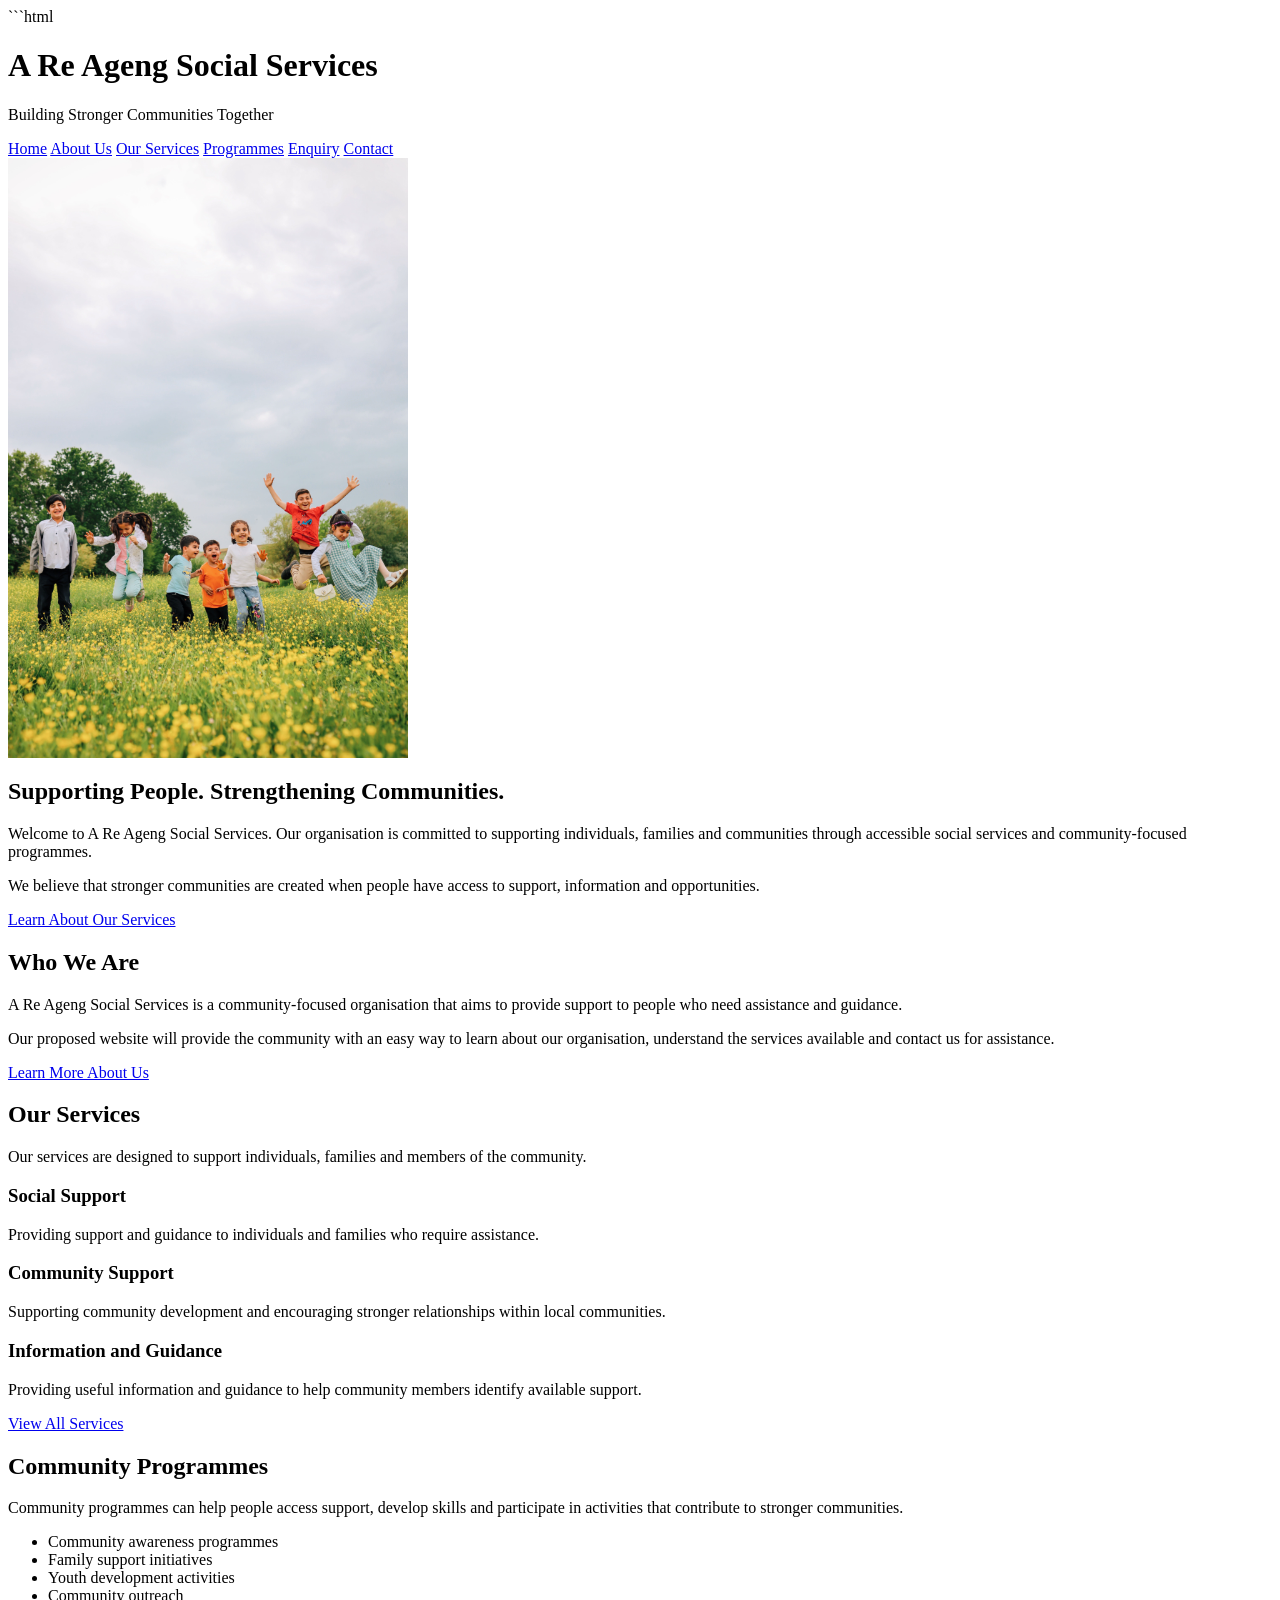
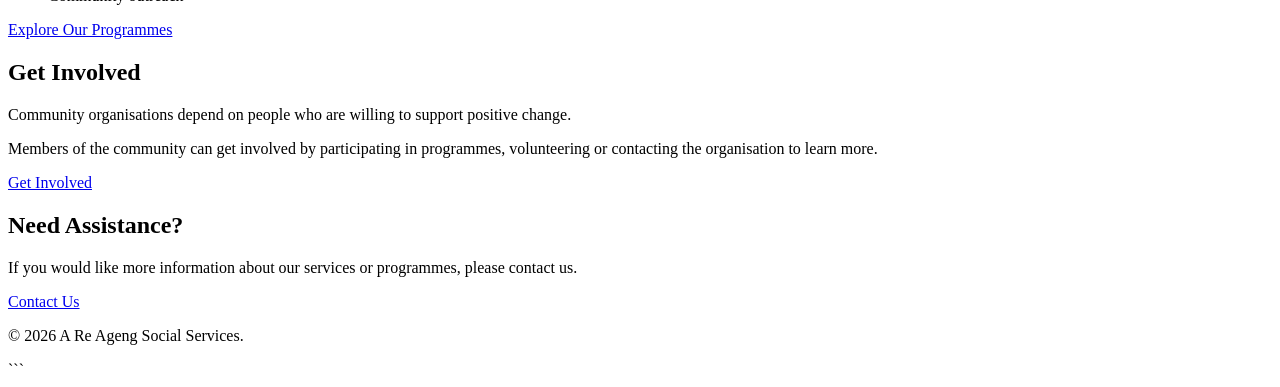
==== index.html @ 1daea648 "Initial commit" ====
```html
<!DOCTYPE html>
<html lang="en">

<head>

    <!-- Character encoding -->
    <meta charset="UTF-8">

    <!-- Makes the website work correctly on phones and tablets -->
    <meta name="viewport" content="width=device-width, initial-scale=1.0">

    <!-- Website description -->
    <meta name="description"
        content="A Re Ageng Social Services - Supporting individuals, families and communities through social services and community programmes.">

    <!-- Website title -->
    <title>A Re Ageng Social Services | Home</title>

    

</head>


<body>


    <!-- =====================================================
         HEADER
         ===================================================== -->

    <header>

        <header>

    <!-- Organisation Logo and Name -->
    <div class="header-brand">

    

        <div>

            <h1>A Re Ageng Social Services</h1>

            <p>Building Stronger Communities Together</p>

        </div>

    </div>


        <!-- Navigation Menu -->

        <nav>

            <a href="index.html">Home</a>

            <a href="about.html">About Us</a>

            <a href="services.html">Our Services</a>

            <a href="programmes.html">Programmes</a>

            <a href="enquiry.html">Enquiry</a>

            <a href="contact.html">Contact</a>

        </nav>

    </header>



    <!-- =====================================================
         MAIN CONTENT
         ===================================================== -->

    <main>


        <!-- =================================================
             HERO SECTION
             ================================================= -->

        <section id="home">

           <img src="images/index.jpg" 
                alt="Community members working together" 
                width="400">

            <h2>Supporting People. Strengthening Communities.</h2>

            <p>
                Welcome to A Re Ageng Social Services.
                Our organisation is committed to supporting individuals,
                families and communities through accessible social services
                and community-focused programmes.
            </p>

            <p>
                We believe that stronger communities are created when
                people have access to support, information and opportunities.
            </p>


            <!-- Call to Action -->

            <a href="services.html">
                Learn About Our Services
            </a>

        </section>



        <!-- =================================================
             ABOUT INTRODUCTION
             ================================================= -->

        <section>

            <h2>Who We Are</h2>

            <p>
                A Re Ageng Social Services is a community-focused
                organisation that aims to provide support to people
                who need assistance and guidance.
            </p>

            <p>
                Our proposed website will provide the community with
                an easy way to learn about our organisation, understand
                the services available and contact us for assistance.
            </p>


            <a href="about.html">
                Learn More About Us
            </a>

        </section>



        <!-- =================================================
             SERVICES INTRODUCTION
             ================================================= -->

        <section>

            <h2>Our Services</h2>

            <p>
                Our services are designed to support individuals,
                families and members of the community.
            </p>


            <!-- Service 1 -->

            <article>

                <h3>Social Support</h3>

                <p>
                    Providing support and guidance to individuals
                    and families who require assistance.
                </p>

            </article>


            <!-- Service 2 -->

            <article>

                <h3>Community Support</h3>

                <p>
                    Supporting community development and encouraging
                    stronger relationships within local communities.
                </p>

            </article>


            <!-- Service 3 -->

            <article>

                <h3>Information and Guidance</h3>

                <p>
                    Providing useful information and guidance to help
                    community members identify available support.
                </p>

            </article>


            <a href="services.html">
                View All Services
            </a>

        </section>



        <!-- =================================================
             COMMUNITY PROGRAMMES
             ================================================= -->

        <section>

            <h2>Community Programmes</h2>

            <p>
                Community programmes can help people access support,
                develop skills and participate in activities that
                contribute to stronger communities.
            </p>


            <ul>

                <li>Community awareness programmes</li>

                <li>Family support initiatives</li>

                <li>Youth development activities</li>

                <li>Community outreach</li>

            </ul>


            <a href="programmes.html">
                Explore Our Programmes
            </a>

        </section>



        <!-- =================================================
             GET INVOLVED
             ================================================= -->

        <section>

            <h2>Get Involved</h2>

            <p>
                Community organisations depend on people who are
                willing to support positive change.
            </p>

            <p>
                Members of the community can get involved by
                participating in programmes, volunteering or
                contacting the organisation to learn more.
            </p>


            <a href="enquiry.html">
                Get Involved
            </a>

        </section>



        <!-- =================================================
             CONTACT INTRODUCTION
             ================================================= -->

        <section>

            <h2>Need Assistance?</h2>

            <p>
                If you would like more information about our services
                or programmes, please contact us.
            </p>


            <a href="contact.html">
                Contact Us
            </a>

        </section>


    </main>



    <!-- =====================================================
         FOOTER
         ===================================================== -->

    <footer>

        <p>
            &copy; 2026 A Re Ageng Social Services.
            
        </p>

        <p>
            
        </p>

    </footer>


</body>

</html>
```
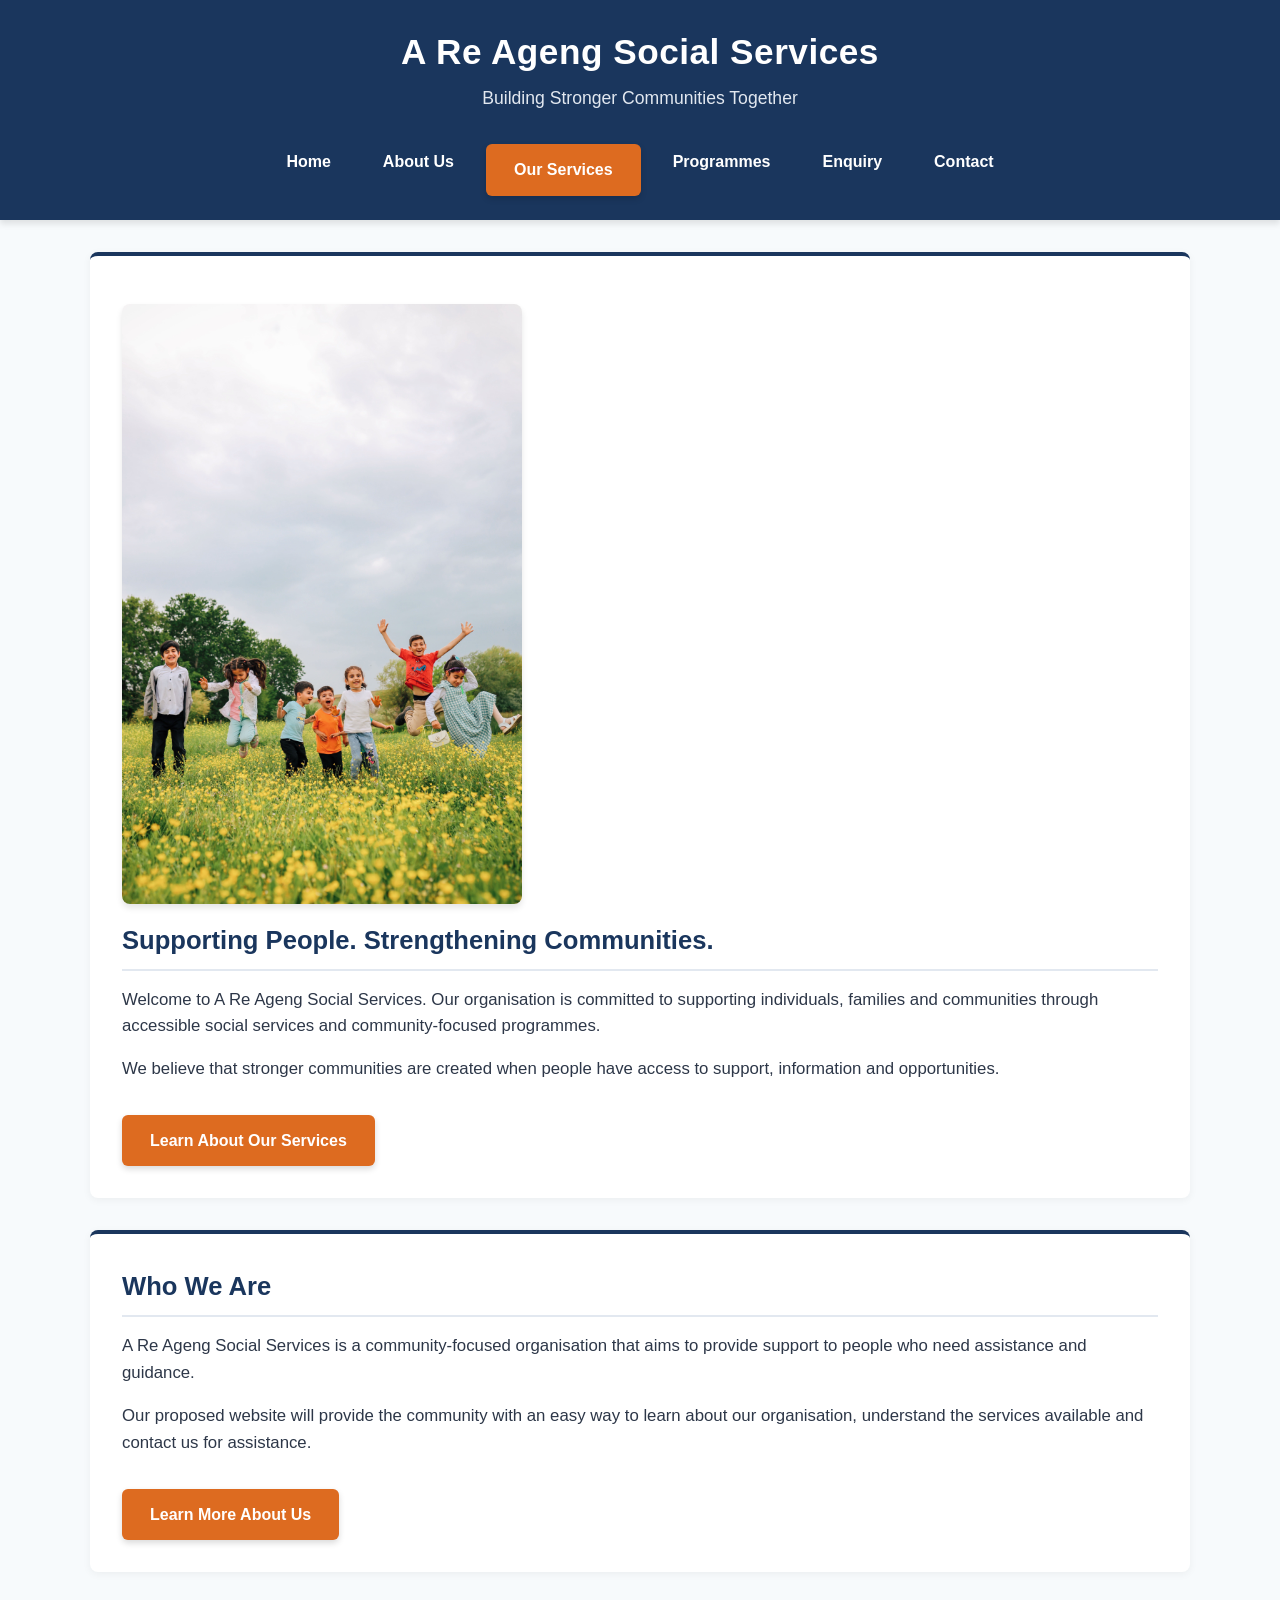
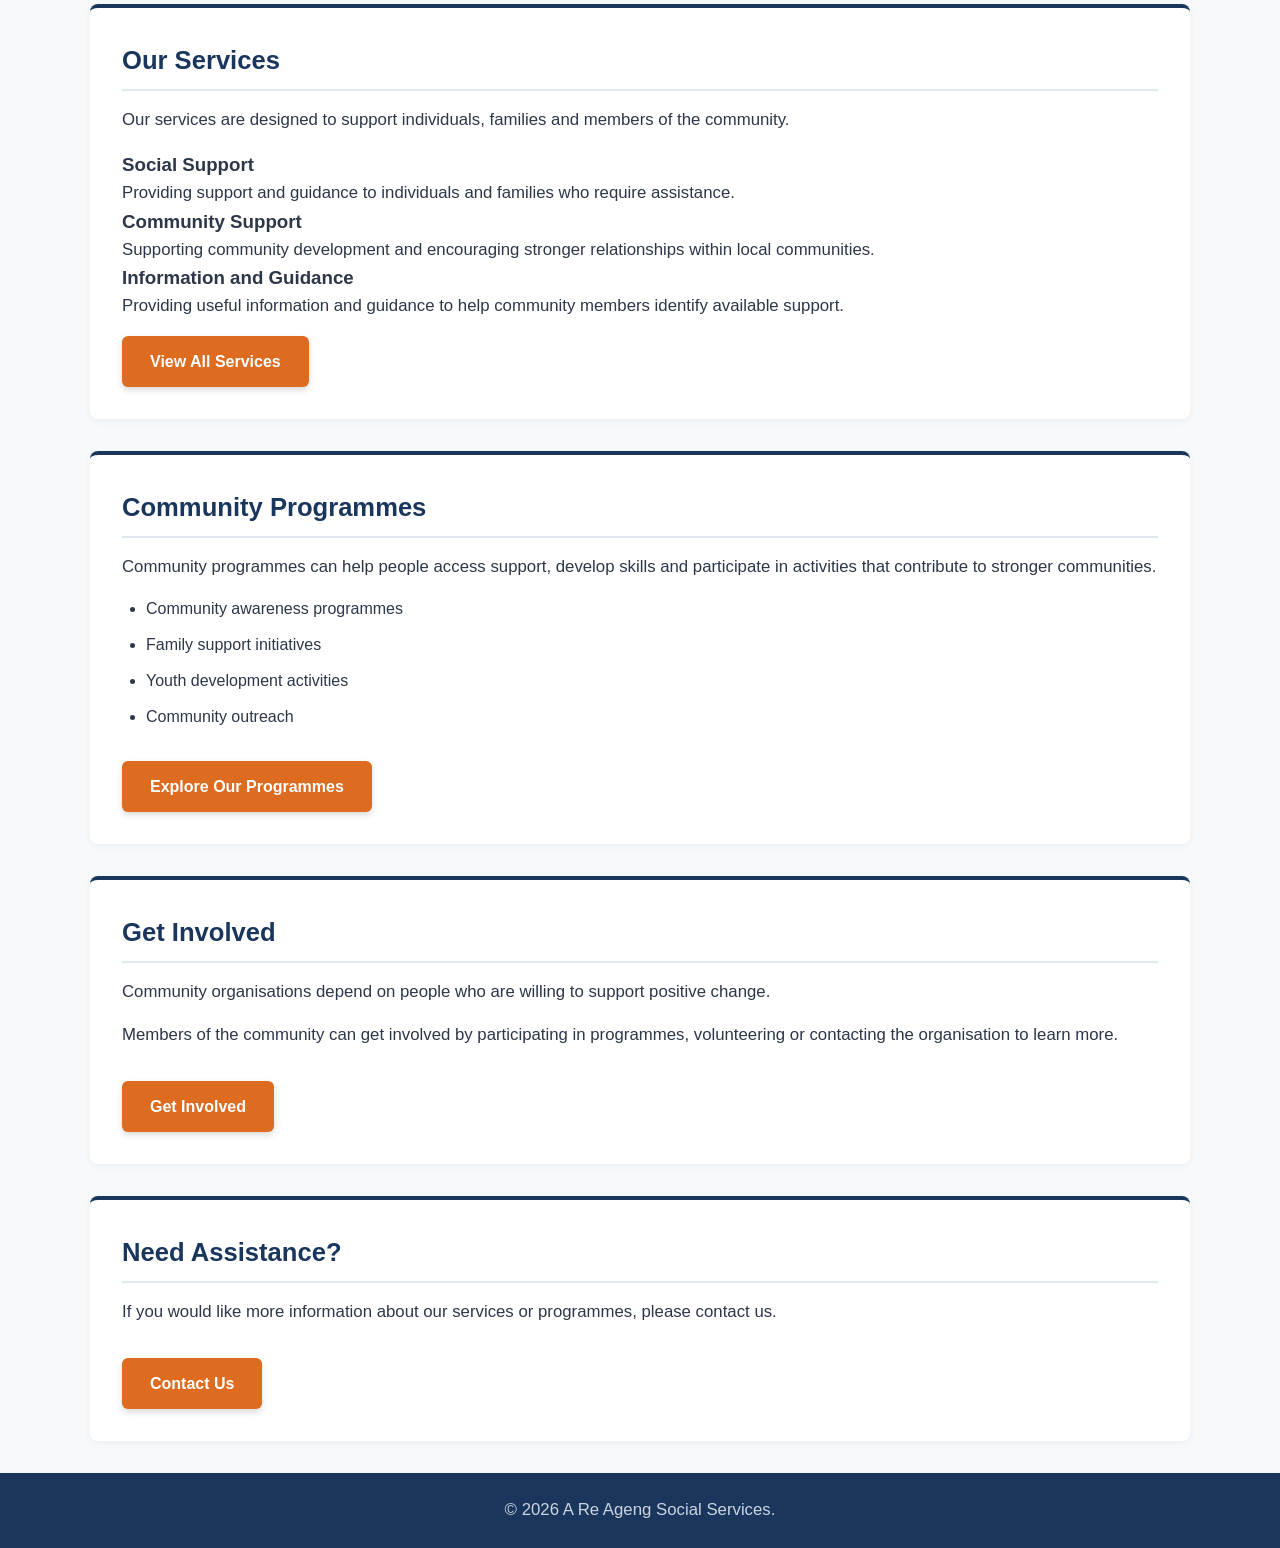
==== commit 2d31b2b6: "updated readme html" ====
--- a/index.html
+++ b/index.html
@@ -1,4 +1,3 @@
-```html
 <!DOCTYPE html>
 <html lang="en">
 
@@ -7,7 +6,7 @@
     <!-- Character encoding -->
     <meta charset="UTF-8">
 
-    <!-- Makes the website work correctly on phones and tablets -->
+    <!-- Responsive design -->
     <meta name="viewport" content="width=device-width, initial-scale=1.0">
 
     <!-- Website description -->
@@ -17,7 +16,8 @@
     <!-- Website title -->
     <title>A Re Ageng Social Services | Home</title>
 
-    
+    <!-- External Stylesheet -->
+    <link rel="stylesheet" href="css/style.css">
 
 </head>
 
@@ -31,25 +31,24 @@
 
     <header>
 
-        <header>
-
-    <!-- Organisation Logo and Name -->
-    <div class="header-brand">
-
-    
-
-        <div>
-
-            <h1>A Re Ageng Social Services</h1>
-
-            <p>Building Stronger Communities Together</p>
+        <!-- Organisation Name -->
+
+        <div class="header-brand">
+
+            <div>
+
+                <h1>A Re Ageng Social Services</h1>
+
+                <p>Building Stronger Communities Together</p>
+
+            </div>
 
         </div>
 
-    </div>
-
-
-        <!-- Navigation Menu -->
+
+        <!-- =================================================
+             NAVIGATION MENU
+             ================================================= -->
 
         <nav>
 
@@ -84,11 +83,16 @@
 
         <section id="home">
 
-           <img src="images/index.jpg" 
-                alt="Community members working together" 
+            <img
+                src="images/index.jpg"
+                alt="Community members working together"
                 width="400">
 
-            <h2>Supporting People. Strengthening Communities.</h2>
+
+            <h2>
+                Supporting People. Strengthening Communities.
+            </h2>
+
 
             <p>
                 Welcome to A Re Ageng Social Services.
@@ -97,6 +101,7 @@
                 and community-focused programmes.
             </p>
 
+
             <p>
                 We believe that stronger communities are created when
                 people have access to support, information and opportunities.
@@ -105,7 +110,7 @@
 
             <!-- Call to Action -->
 
-            <a href="services.html">
+            <a href="services.html" class="cta-button">
                 Learn About Our Services
             </a>
 
@@ -120,6 +125,7 @@
         <section>
 
             <h2>Who We Are</h2>
+
 
             <p>
                 A Re Ageng Social Services is a community-focused
@@ -127,6 +133,7 @@
                 who need assistance and guidance.
             </p>
 
+
             <p>
                 Our proposed website will provide the community with
                 an easy way to learn about our organisation, understand
@@ -134,7 +141,7 @@
             </p>
 
 
-            <a href="about.html">
+            <a href="about.html" class="cta-button">
                 Learn More About Us
             </a>
 
@@ -149,11 +156,13 @@
         <section>
 
             <h2>Our Services</h2>
+
 
             <p>
                 Our services are designed to support individuals,
                 families and members of the community.
             </p>
+
 
 
             <!-- Service 1 -->
@@ -170,6 +179,7 @@
             </article>
 
 
+
             <!-- Service 2 -->
 
             <article>
@@ -184,6 +194,7 @@
             </article>
 
 
+
             <!-- Service 3 -->
 
             <article>
@@ -198,7 +209,7 @@
             </article>
 
 
-            <a href="services.html">
+            <a href="services.html" class="cta-button">
                 View All Services
             </a>
 
@@ -213,6 +224,7 @@
         <section>
 
             <h2>Community Programmes</h2>
+
 
             <p>
                 Community programmes can help people access support,
@@ -223,18 +235,26 @@
 
             <ul>
 
-                <li>Community awareness programmes</li>
-
-                <li>Family support initiatives</li>
-
-                <li>Youth development activities</li>
-
-                <li>Community outreach</li>
+                <li>
+                    Community awareness programmes
+                </li>
+
+                <li>
+                    Family support initiatives
+                </li>
+
+                <li>
+                    Youth development activities
+                </li>
+
+                <li>
+                    Community outreach
+                </li>
 
             </ul>
 
 
-            <a href="programmes.html">
+            <a href="programmes.html" class="cta-button">
                 Explore Our Programmes
             </a>
 
@@ -249,11 +269,13 @@
         <section>
 
             <h2>Get Involved</h2>
+
 
             <p>
                 Community organisations depend on people who are
                 willing to support positive change.
             </p>
+
 
             <p>
                 Members of the community can get involved by
@@ -262,7 +284,7 @@
             </p>
 
 
-            <a href="enquiry.html">
+            <a href="enquiry.html" class="cta-button">
                 Get Involved
             </a>
 
@@ -277,6 +299,7 @@
         <section>
 
             <h2>Need Assistance?</h2>
+
 
             <p>
                 If you would like more information about our services
@@ -284,7 +307,7 @@
             </p>
 
 
-            <a href="contact.html">
+            <a href="contact.html" class="cta-button">
                 Contact Us
             </a>
 
@@ -303,17 +326,11 @@
 
         <p>
             &copy; 2026 A Re Ageng Social Services.
-            
         </p>
 
-        <p>
-            
-        </p>
-
     </footer>
 
 
 </body>
 
-</html>
-```
+</html>
--- a/css/style.css
+++ b/css/style.css
@@ -0,0 +1,280 @@
+/* ==========================================================================
+   A RE AGENG SOCIAL SERVICES - MAIN STYLESHEET (style.css)
+   Module: WEDE5020 - Part 2: Visual & Responsive Design
+   ========================================================================== */
+
+/* --------------------------------------------------------------------------
+   1. CSS RESET & VARIABLES (Base Setup)
+   -------------------------------------------------------------------------- */
+* {
+    margin: 0;
+    padding: 0;
+    box-sizing: border-box;
+}
+
+:root {
+    /* Color Palette - Deep Blue, Soft Neutrals, Warm Amber Accent */
+    --primary-color: #1a365d;    /* Deep Trustworthy Blue */
+    --primary-light: #2b6cb0;    /* Interactive Hover Blue */
+    --accent-color: #dd6b20;     /* Warm Hope/Resilience Amber */
+    --accent-hover: #c05621;     /* Darker Accent state */
+    --bg-light: #f7fafc;         /* Soft Comforting Background Neutral */
+    --card-bg: #ffffff;          /* White Card Container */
+    --text-dark: #2d3748;        /* Readable Charcoal Body Text */
+    --text-muted: #718096;       /* Subtitle Gray Text */
+    --border-color: #e2e8f0;     /* Light Divider Border */
+
+    /* Typography Scale */
+    --font-heading: 'Segoe UI', Tahoma, Geneva, Verdana, sans-serif;
+    --font-body: 'Segoe UI', Tahoma, Geneva, Verdana, sans-serif;
+}
+
+/* Base Body Styling */
+html {
+    font-size: 100%; /* 16px default base */
+    scroll-behavior: smooth;
+}
+
+body {
+    font-family: var(--font-body);
+    font-size: 1rem;
+    line-height: 1.6;
+    color: var(--text-dark);
+    background-color: var(--bg-light);
+    display: flex;
+    flex-direction: column;
+    min-height: 100vh;
+}
+
+/* --------------------------------------------------------------------------
+   2. HEADER & NAVIGATION STYLING (Flexbox Layout)
+   -------------------------------------------------------------------------- */
+header {
+    background-color: var(--primary-color);
+    color: #ffffff;
+    padding: 1.5rem 2rem;
+    text-align: center;
+    box-shadow: 0 4px 6px rgba(0, 0, 0, 0.1);
+}
+
+header h1 {
+    font-family: var(--font-heading);
+    font-size: 2.2rem;
+    font-weight: 700;
+    margin-bottom: 0.25rem;
+    letter-spacing: 0.5px;
+}
+
+header p {
+    font-size: 1.1rem;
+    color: #e2e8f0;
+    margin-bottom: 1.25rem;
+}
+
+/* Navigation Links Bar */
+nav {
+    display: flex;
+    justify-content: center;
+    align-items: center;
+    flex-wrap: wrap;
+    gap: 0.75rem;
+    margin-top: 1rem;
+}
+
+nav a {
+    color: #ffffff;
+    text-decoration: none;
+    font-weight: 600;
+    padding: 0.5rem 1.25rem;
+    border-radius: 6px;
+    transition: background-color 0.3s ease, color 0.3s ease;
+}
+
+/* Navigation Interactive States */
+nav a:hover,
+nav a:focus {
+    background-color: var(--primary-light);
+    color: #ffffff;
+    outline: 2px solid var(--accent-color);
+}
+
+nav a:active {
+    background-color: var(--accent-color);
+}
+
+/* --------------------------------------------------------------------------
+   3. MAIN CONTENT CONTAINER & SECTIONS (Grid & Flex Layout)
+   -------------------------------------------------------------------------- */
+main {
+    flex: 1;
+    max-width: 1100px;
+    width: 90%;
+    margin: 2rem auto;
+    display: flex;
+    flex-direction: column;
+    gap: 2rem;
+}
+
+/* Cards / Section Styling */
+section {
+    background-color: var(--card-bg);
+    padding: 2rem;
+    border-radius: 8px;
+    box-shadow: 0 2px 8px rgba(0, 0, 0, 0.05);
+    border-top: 4px solid var(--primary-color);
+}
+
+/* Typography Hierarchy */
+h2 {
+    font-family: var(--font-heading);
+    font-size: 1.6rem;
+    color: var(--primary-color);
+    margin-bottom: 1rem;
+    border-bottom: 2px solid var(--border-color);
+    padding-bottom: 0.5rem;
+}
+
+p {
+    margin-bottom: 1rem;
+    font-size: 1.05rem;
+}
+
+p:last-child {
+    margin-bottom: 0;
+}
+
+/* --------------------------------------------------------------------------
+   4. MEDIA & IMAGE RESPONSIVENESS
+   -------------------------------------------------------------------------- */
+section img {
+    max-width: 100%;
+    height: auto;
+    border-radius: 8px;
+    margin: 1rem 0;
+    box-shadow: 0 4px 6px rgba(0, 0, 0, 0.1);
+    display: block;
+}
+
+/* --------------------------------------------------------------------------
+   5. LISTS STYLING (Values / Features)
+   -------------------------------------------------------------------------- */
+ul, ol {
+    padding-left: 1.5rem;
+    margin-bottom: 1rem;
+}
+
+li {
+    margin-bottom: 0.75rem;
+    line-height: 1.5;
+}
+
+li strong {
+    color: var(--primary-color);
+}
+
+/* --------------------------------------------------------------------------
+   6. BUTTONS & CALL TO ACTION (CTA)
+   -------------------------------------------------------------------------- */
+a[href="services.html"], 
+.cta-button {
+    display: inline-block;
+    background-color: var(--accent-color);
+    color: #ffffff;
+    text-decoration: none;
+    font-weight: 700;
+    padding: 0.8rem 1.75rem;
+    border-radius: 6px;
+    margin-top: 1rem;
+    transition: background-color 0.3s ease, transform 0.2s ease;
+    box-shadow: 0 3px 6px rgba(0, 0, 0, 0.15);
+}
+
+a[href="services.html"]:hover,
+a[href="services.html"]:focus {
+    background-color: var(--accent-hover);
+    transform: translateY(-2px);
+}
+
+a[href="services.html"]:active {
+    transform: translateY(0);
+}
+
+/* --------------------------------------------------------------------------
+   7. FOOTER STYLING
+   -------------------------------------------------------------------------- */
+footer {
+    background-color: var(--primary-color);
+    color: #ffffff;
+    text-align: center;
+    padding: 1.5rem 1rem;
+    margin-top: auto;
+    font-size: 0.95rem;
+}
+
+footer p {
+    color: #cbd5e0;
+}
+
+/* --------------------------------------------------------------------------
+   8. RESPONSIVE DESIGN (Media Queries)
+   -------------------------------------------------------------------------- */
+
+/* Tablet Viewports (768px and below) */
+@media screen and (max-width: 768px) {
+    header h1 {
+        font-size: 1.8rem;
+    }
+
+    header p {
+        font-size: 1rem;
+    }
+
+    nav {
+        gap: 0.5rem;
+    }
+
+    nav a {
+        padding: 0.4rem 0.8rem;
+        font-size: 0.95rem;
+    }
+
+    section {
+        padding: 1.5rem;
+    }
+
+    h2 {
+        font-size: 1.4rem;
+    }
+}
+
+/* Mobile Viewports (480px and below) */
+@media screen and (max-width: 480px) {
+    header {
+        padding: 1rem;
+    }
+
+    header h1 {
+        font-size: 1.5rem;
+    }
+
+    /* Vertical stack navigation menu for smaller devices */
+    nav {
+        flex-direction: column;
+        width: 100%;
+    }
+
+    nav a {
+        width: 100%;
+        text-align: center;
+        background-color: rgba(255, 255, 255, 0.1);
+    }
+
+    main {
+        width: 95%;
+        margin: 1rem auto;
+    }
+
+    section {
+        padding: 1.2rem;
+    }
+}
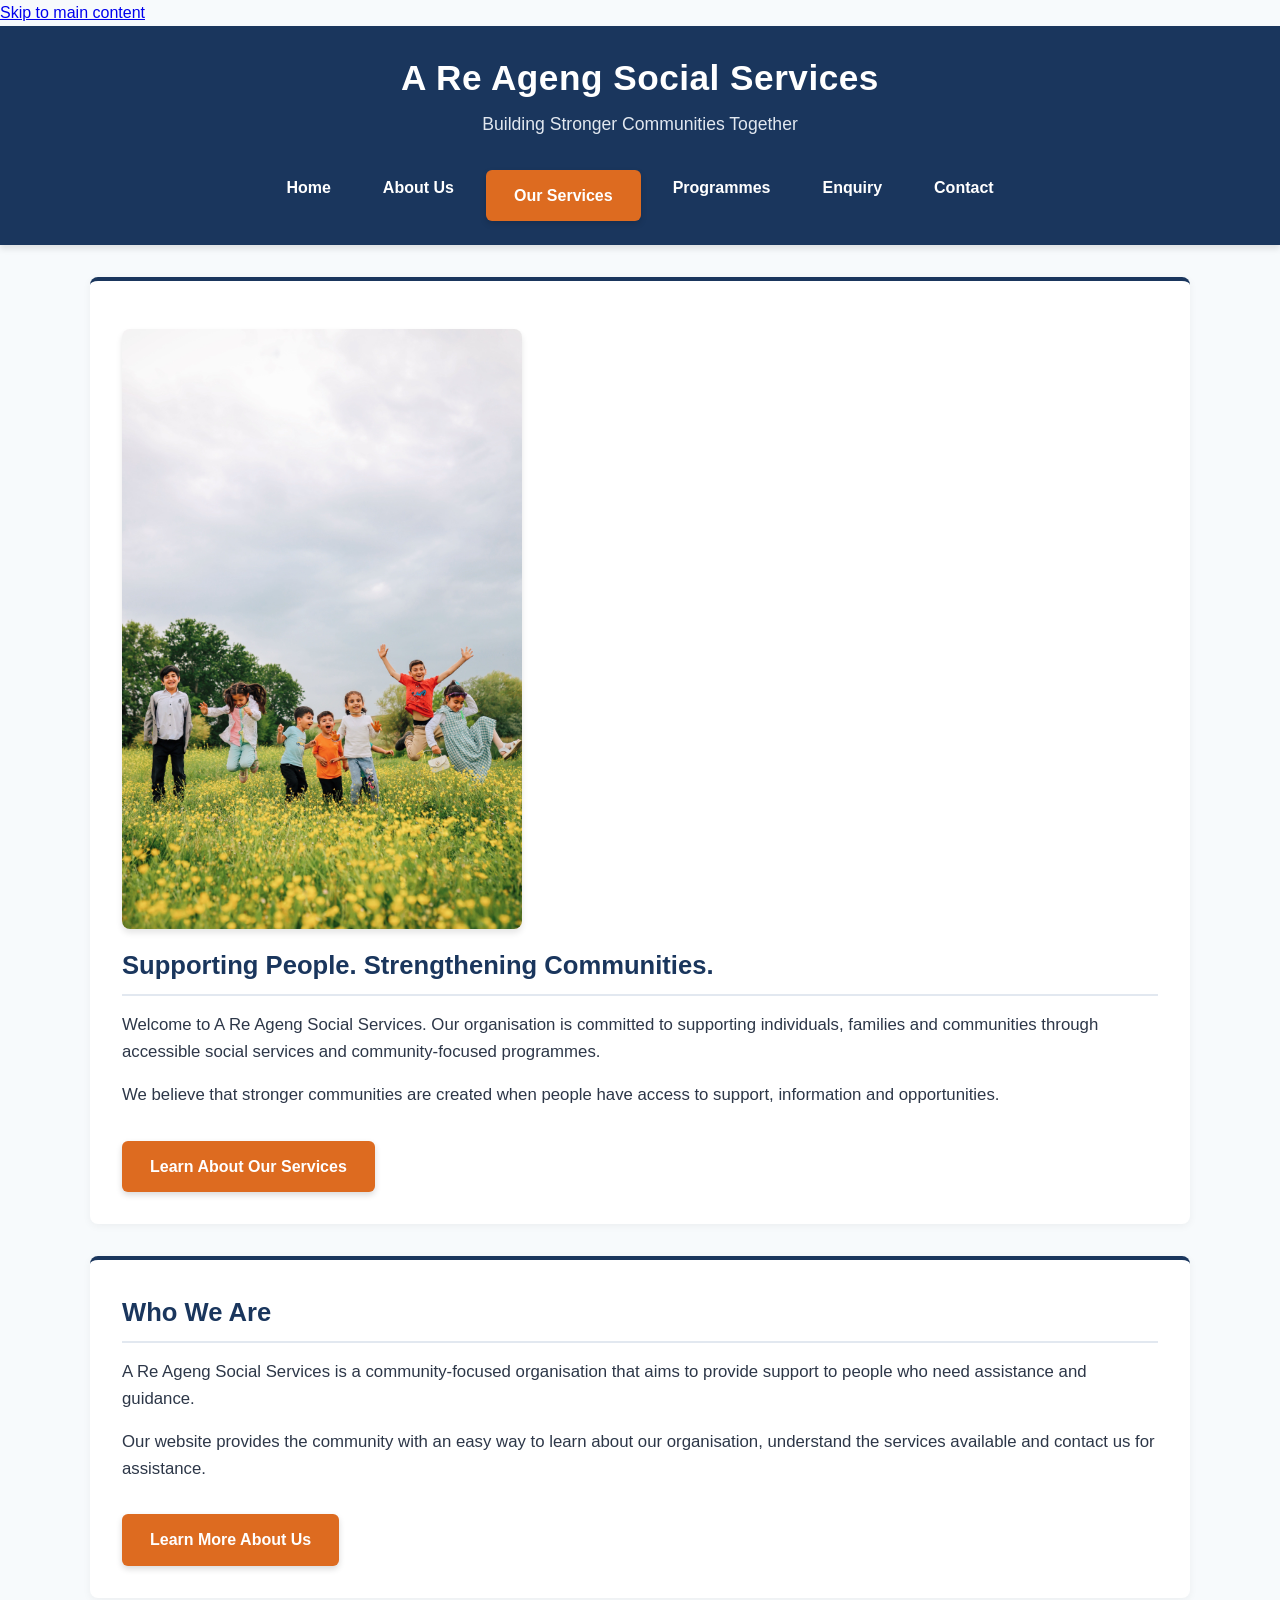
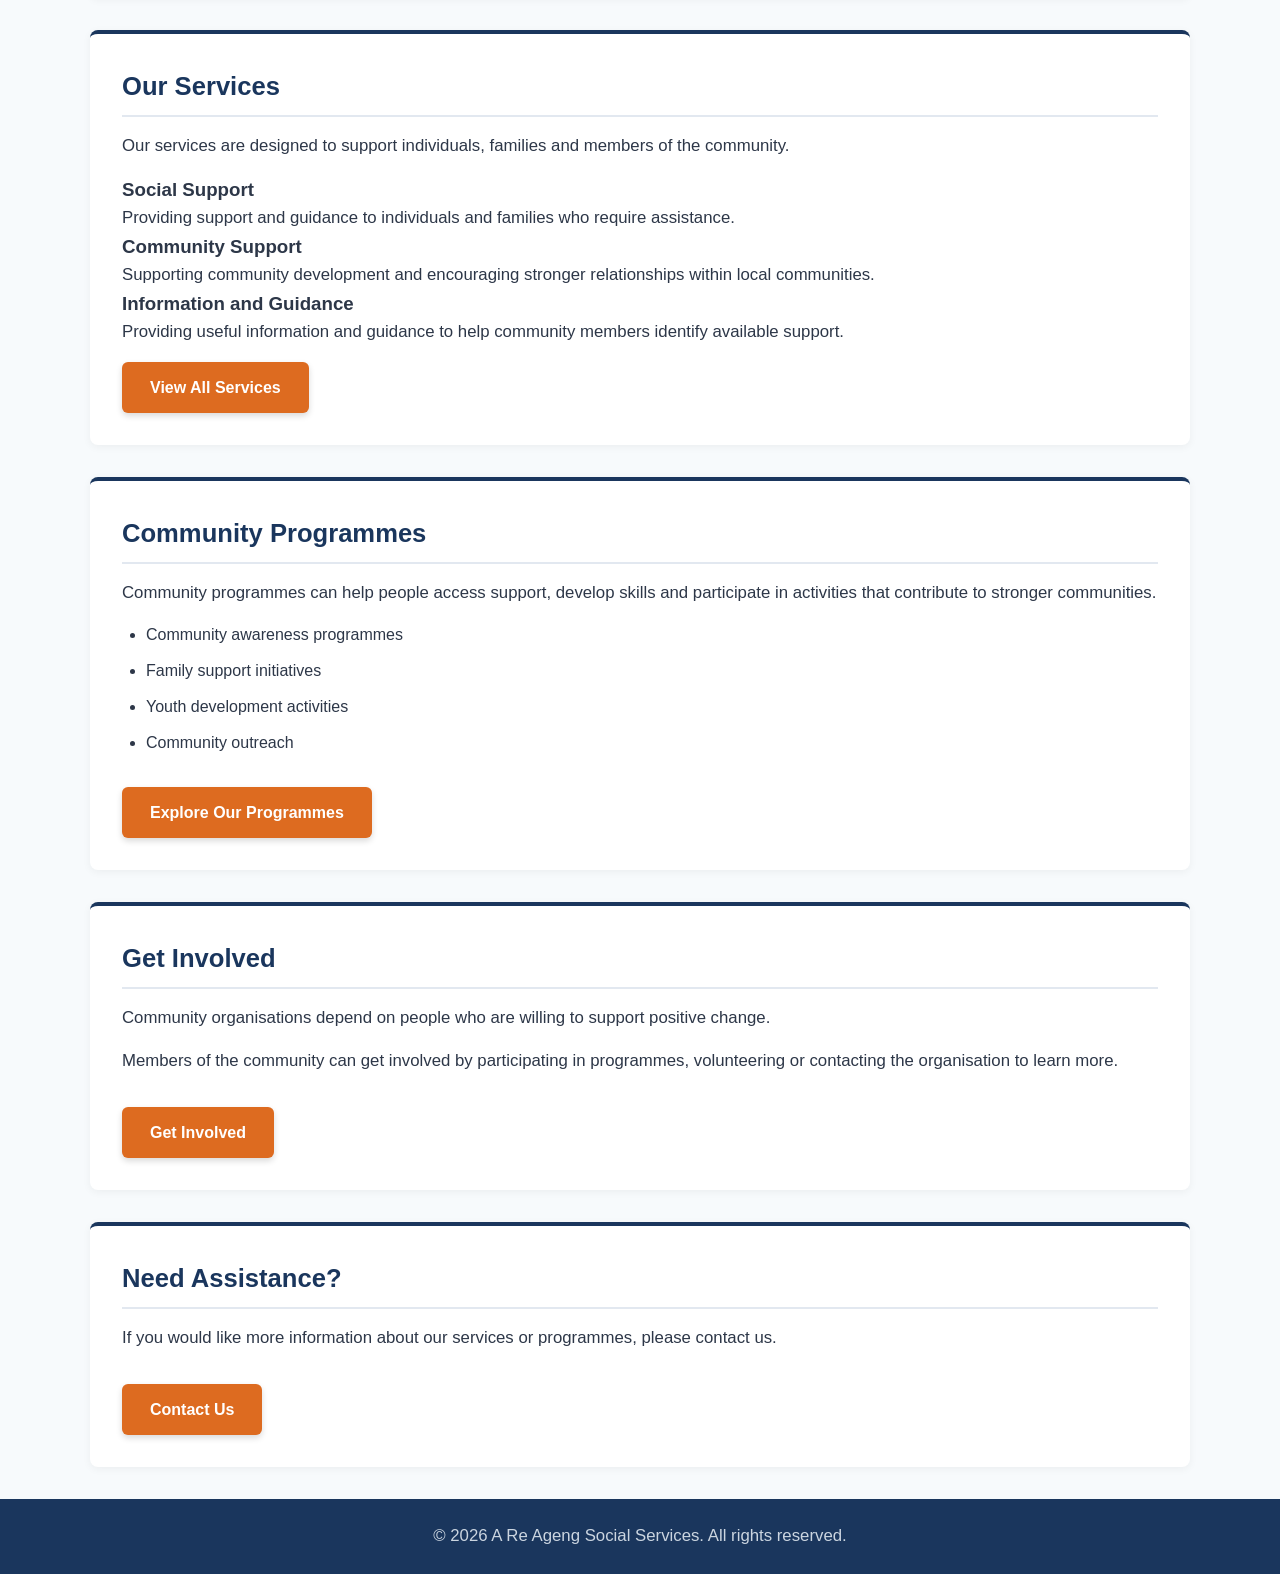
==== commit 6e165896: "Update index.html" ====
--- a/index.html
+++ b/index.html
@@ -1,38 +1,73 @@
+
 <!DOCTYPE html>
 <html lang="en">
 
 <head>
 
-    <!-- Character encoding -->
+    <!-- Character Encoding -->
     <meta charset="UTF-8">
 
-    <!-- Responsive design -->
+    <!-- Responsive Design -->
     <meta name="viewport" content="width=device-width, initial-scale=1.0">
 
-    <!-- Website description -->
+    <!-- SEO Description -->
     <meta name="description"
-        content="A Re Ageng Social Services - Supporting individuals, families and communities through social services and community programmes.">
-
-    <!-- Website title -->
+        content="Welcome to A Re Ageng Social Services. Discover our community support services, family assistance, youth development and community programmes in South Africa.">
+
+    <!-- SEO Keywords -->
+    <meta name="keywords"
+        content="A Re Ageng Social Services, social services, community support, family support, youth development, community programmes, South Africa">
+
+    <!-- Author -->
+    <meta name="author" content="A Re Ageng Social Services">
+
+    <!-- Search Engine Indexing -->
+    <meta name="robots" content="index, follow">
+
+    <!-- Open Graph Metadata -->
+    <meta property="og:title"
+        content="A Re Ageng Social Services | Building Stronger Communities">
+
+    <meta property="og:description"
+        content="Supporting individuals, families and communities through accessible social services and community programmes.">
+
+    <meta property="og:type" content="website">
+
+    <!-- Page Title -->
     <title>A Re Ageng Social Services | Home</title>
 
     <!-- External Stylesheet -->
     <link rel="stylesheet" href="css/style.css">
 
+    <!-- Organisation Structured Data -->
+    <script type="application/ld+json">
+    {
+        "@context": "https://schema.org",
+        "@type": "Organization",
+        "name": "A Re Ageng Social Services",
+        "description": "A community-focused organisation supporting individuals, families and communities through social services and community programmes.",
+        "address": {
+            "@type": "PostalAddress",
+            "addressLocality": "Randfontein",
+            "addressRegion": "Gauteng",
+            "addressCountry": "ZA"
+        }
+    }
+    </script>
+
 </head>
 
-
 <body>
 
-
-    <!-- =====================================================
-         HEADER
-         ===================================================== -->
-
+    <!-- Skip Navigation -->
+    <a href="#main-content" class="skip-link">
+        Skip to main content
+    </a>
+
+    <!-- HEADER -->
     <header>
 
-        <!-- Organisation Name -->
-
+        <!-- Organisation Branding -->
         <div class="header-brand">
 
             <div>
@@ -45,14 +80,10 @@
 
         </div>
 
-
-        <!-- =================================================
-             NAVIGATION MENU
-             ================================================= -->
-
-        <nav>
-
-            <a href="index.html">Home</a>
+        <!-- Navigation Menu -->
+        <nav aria-label="Main navigation">
+
+            <a href="index.html" aria-current="page">Home</a>
 
             <a href="about.html">About Us</a>
 
@@ -68,31 +99,24 @@
 
     </header>
 
-
-
-    <!-- =====================================================
-         MAIN CONTENT
-         ===================================================== -->
-
-    <main>
-
-
-        <!-- =================================================
-             HERO SECTION
-             ================================================= -->
-
+    <!-- MAIN CONTENT -->
+    <main id="main-content">
+
+        <!-- HERO SECTION -->
         <section id="home">
 
             <img
                 src="images/index.jpg"
-                alt="Community members working together"
-                width="400">
-
+                alt="Community members working together to strengthen their community"
+                width="400"
+                height="250"
+                fetchpriority="high"
+                decoding="async"
+            >
 
             <h2>
                 Supporting People. Strengthening Communities.
             </h2>
-
 
             <p>
                 Welcome to A Re Ageng Social Services.
@@ -101,31 +125,22 @@
                 and community-focused programmes.
             </p>
 
-
             <p>
                 We believe that stronger communities are created when
                 people have access to support, information and opportunities.
             </p>
 
-
             <!-- Call to Action -->
-
             <a href="services.html" class="cta-button">
                 Learn About Our Services
             </a>
 
         </section>
 
-
-
-        <!-- =================================================
-             ABOUT INTRODUCTION
-             ================================================= -->
-
-        <section>
+        <!-- ABOUT INTRODUCTION -->
+        <section id="about-introduction">
 
             <h2>Who We Are</h2>
-
 
             <p>
                 A Re Ageng Social Services is a community-focused
@@ -133,13 +148,11 @@
                 who need assistance and guidance.
             </p>
 
-
-            <p>
-                Our proposed website will provide the community with
-                an easy way to learn about our organisation, understand
-                the services available and contact us for assistance.
-            </p>
-
+            <p>
+                Our website provides the community with an easy way
+                to learn about our organisation, understand the
+                services available and contact us for assistance.
+            </p>
 
             <a href="about.html" class="cta-button">
                 Learn More About Us
@@ -147,27 +160,18 @@
 
         </section>
 
-
-
-        <!-- =================================================
-             SERVICES INTRODUCTION
-             ================================================= -->
-
-        <section>
+        <!-- SERVICES INTRODUCTION -->
+        <section id="services-introduction">
 
             <h2>Our Services</h2>
-
 
             <p>
                 Our services are designed to support individuals,
                 families and members of the community.
             </p>
 
-
-
             <!-- Service 1 -->
-
-            <article>
+            <article class="service-card">
 
                 <h3>Social Support</h3>
 
@@ -178,11 +182,8 @@
 
             </article>
 
-
-
             <!-- Service 2 -->
-
-            <article>
+            <article class="service-card">
 
                 <h3>Community Support</h3>
 
@@ -193,11 +194,8 @@
 
             </article>
 
-
-
             <!-- Service 3 -->
-
-            <article>
+            <article class="service-card">
 
                 <h3>Information and Guidance</h3>
 
@@ -208,23 +206,16 @@
 
             </article>
 
-
             <a href="services.html" class="cta-button">
                 View All Services
             </a>
 
         </section>
 
-
-
-        <!-- =================================================
-             COMMUNITY PROGRAMMES
-             ================================================= -->
-
-        <section>
+        <!-- COMMUNITY PROGRAMMES -->
+        <section id="community-programmes">
 
             <h2>Community Programmes</h2>
-
 
             <p>
                 Community programmes can help people access support,
@@ -232,27 +223,17 @@
                 contribute to stronger communities.
             </p>
 
-
             <ul>
 
-                <li>
-                    Community awareness programmes
-                </li>
-
-                <li>
-                    Family support initiatives
-                </li>
-
-                <li>
-                    Youth development activities
-                </li>
-
-                <li>
-                    Community outreach
-                </li>
+                <li>Community awareness programmes</li>
+
+                <li>Family support initiatives</li>
+
+                <li>Youth development activities</li>
+
+                <li>Community outreach</li>
 
             </ul>
-
 
             <a href="programmes.html" class="cta-button">
                 Explore Our Programmes
@@ -260,22 +241,15 @@
 
         </section>
 
-
-
-        <!-- =================================================
-             GET INVOLVED
-             ================================================= -->
-
-        <section>
+        <!-- GET INVOLVED -->
+        <section id="get-involved">
 
             <h2>Get Involved</h2>
-
 
             <p>
                 Community organisations depend on people who are
                 willing to support positive change.
             </p>
-
 
             <p>
                 Members of the community can get involved by
@@ -283,54 +257,40 @@
                 contacting the organisation to learn more.
             </p>
 
-
             <a href="enquiry.html" class="cta-button">
                 Get Involved
             </a>
 
         </section>
 
-
-
-        <!-- =================================================
-             CONTACT INTRODUCTION
-             ================================================= -->
-
-        <section>
+        <!-- CONTACT INTRODUCTION -->
+        <section id="contact-introduction">
 
             <h2>Need Assistance?</h2>
-
 
             <p>
                 If you would like more information about our services
                 or programmes, please contact us.
             </p>
 
-
             <a href="contact.html" class="cta-button">
                 Contact Us
             </a>
 
         </section>
 
-
     </main>
 
-
-
-    <!-- =====================================================
-         FOOTER
-         ===================================================== -->
-
+    <!-- FOOTER -->
     <footer>
 
         <p>
             &copy; 2026 A Re Ageng Social Services.
+            All rights reserved.
         </p>
 
     </footer>
 
-
 </body>
 
-</html>+</html>
